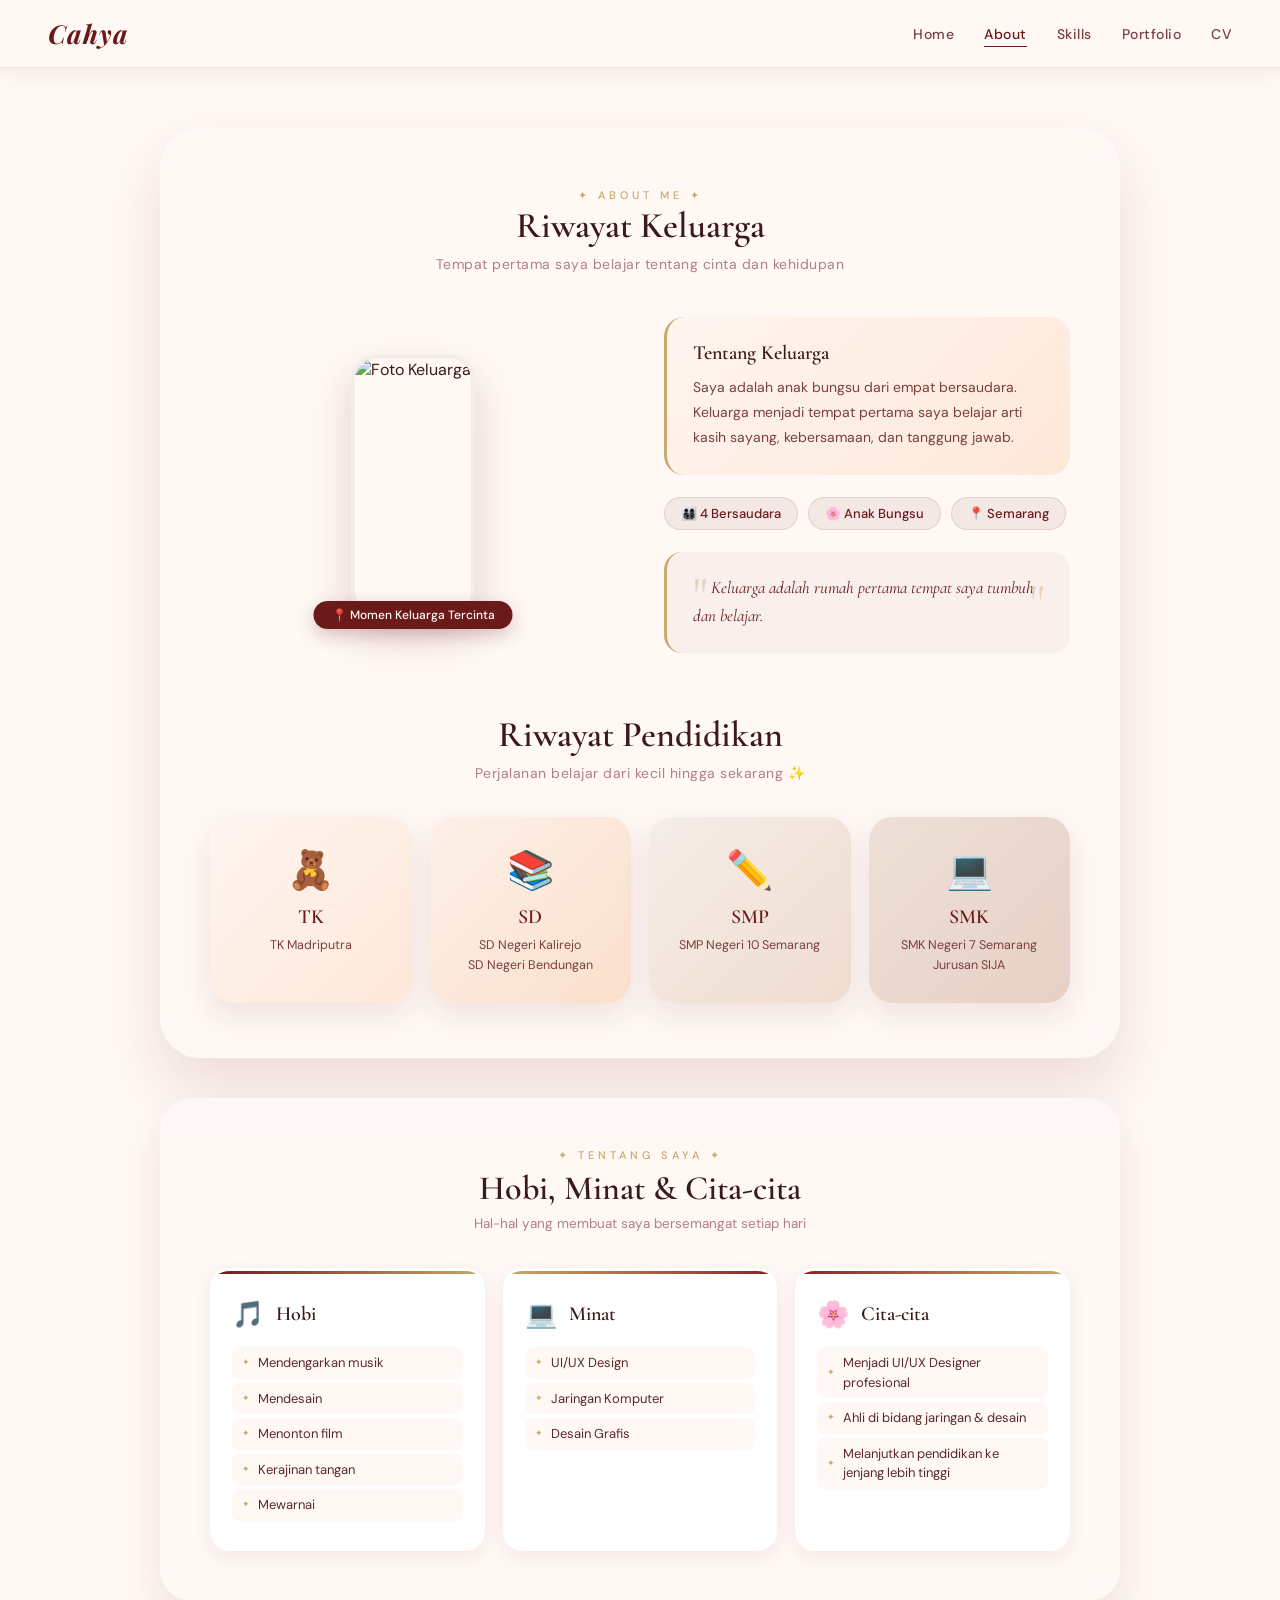
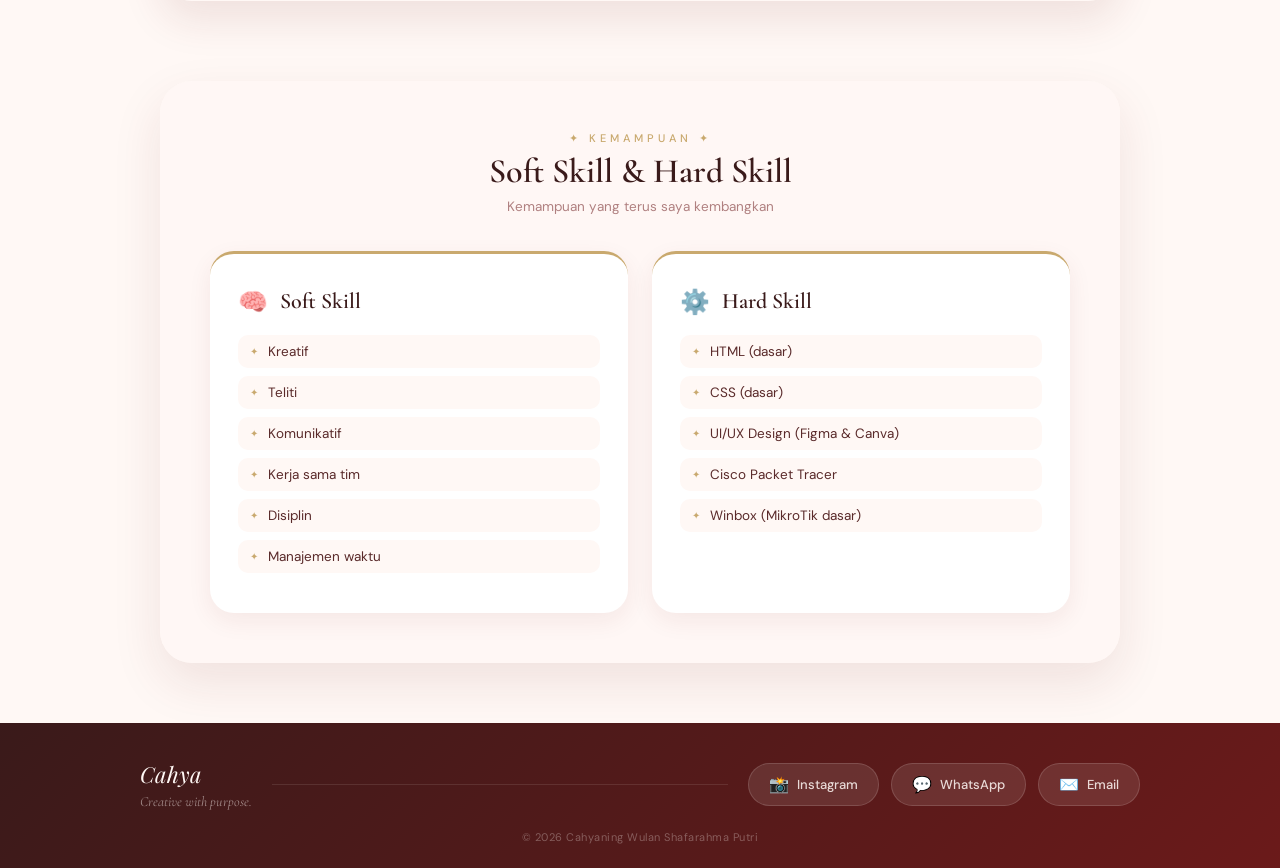
==== about.html @ 1abc10e7 "Add files via upload" ====
<!DOCTYPE html>
<html lang="id">
<head>
  <meta charset="UTF-8">
  <title>About Me – Cahya</title>
  <link href="https://fonts.googleapis.com/css2?family=Cormorant+Garamond:ital,wght@0,400;0,600;1,400&family=DM+Sans:wght@300;400;500&family=Playfair+Display:ital,wght@0,700;1,400&display=swap" rel="stylesheet">
  <link rel="stylesheet" href="style.css">
</head>
<body>

<!-- NAVBAR -->
<nav class="navbar">
  <div class="logo">Cahya</div>
  <ul class="nav-menu">
    <li><a href="index.html">Home</a></li>
    <li><a href="about.html" class="active">About</a></li>
    <li><a href="skills.html">Skills</a></li>
    <li><a href="protfolio.html">Portfolio</a></li>
    <li><a href="cv.html">CV</a></li>
  </ul>
</nav>

<!-- ===== RIWAYAT KELUARGA ===== -->
<section class="family-section">
  <div class="family-card">

    <!-- HEADER -->
    <div class="family-header">
      <span class="family-eyebrow">✦ About Me ✦</span>
      <h2 class="section-title">Riwayat Keluarga</h2>
      <p class="section-sub">Tempat pertama saya belajar tentang cinta dan kehidupan</p>
    </div>

    <!-- LAYOUT 2 KOLOM -->
    <div class="family-layout">

      <!-- KIRI: FOTO -->
      <div class="family-left">
        <div class="family-img-frame">
          <img src="https://i.ibb.co.com/N2DdGs0C/Whats-App-Image-2026-05-02-at-10-36-16.jpg" alt="Foto Keluarga" class="family-img">
          <div class="family-img-label">📍 Momen Keluarga Tercinta</div>
        </div>
      </div>

      <!-- KANAN: INFO -->
      <div class="family-right">
        <div class="family-info-card">
          <h3 class="family-info-title">Tentang Keluarga</h3>
          <p class="family-info-text">
            Saya adalah anak bungsu dari empat bersaudara.
            Keluarga menjadi tempat pertama saya belajar arti
            kasih sayang, kebersamaan, dan tanggung jawab.
          </p>
        </div>

        <div class="family-tags">
          <span class="family-tag">👨‍👩‍👧‍👦 4 Bersaudara</span>
          <span class="family-tag">🌸 Anak Bungsu</span>
          <span class="family-tag">📍 Semarang</span>
        </div>

        <div class="family-quote-box">
          <div class="quote-inner">
            <span class="quote-mark">"</span>
            <p>Keluarga adalah rumah pertama tempat saya tumbuh dan belajar.</p>
            <span class="quote-mark closing">"</span>
          </div>
        </div>
      </div>

    </div>

    <h2 class="section-title education-title">Riwayat Pendidikan</h2>
    <p class="section-sub" style="margin-bottom:35px">Perjalanan belajar dari kecil hingga sekarang ✨</p>

    <div class="education-grid">
      <div class="education-card tk">
        <div class="education-icon">🧸</div>
        <h4>TK</h4>
        <p>TK Madriputra</p>
      </div>
      <div class="education-card sd">
        <div class="education-icon">📚</div>
        <h4>SD</h4>
        <p>SD Negeri Kalirejo</p>
        <p>SD Negeri Bendungan</p>
      </div>
      <div class="education-card smp">
        <div class="education-icon">✏️</div>
        <h4>SMP</h4>
        <p>SMP Negeri 10 Semarang</p>
      </div>
      <div class="education-card smk">
        <div class="education-icon">💻</div>
        <h4>SMK</h4>
        <p>SMK Negeri 7 Semarang</p>
        <p>Jurusan SIJA</p>
      </div>
    </div>

  </div>
</section>

<!-- ===== HOBI, MINAT & CITA-CITA ===== -->
<section class="hmc-section">
  <div class="hmc-card">

    <div class="hmc-header">
      <span class="hmc-eyebrow">✦ Tentang Saya ✦</span>
      <h2 class="hmc-title">Hobi, Minat & Cita-cita</h2>
      <p class="hmc-sub">Hal-hal yang membuat saya bersemangat setiap hari</p>
    </div>

    <div class="hmc-grid">

      <!-- HOBI -->
      <div class="hmc-box">
        <div class="hmc-box-header">
          <span class="icon">🎵</span>
          <h3>Hobi</h3>
        </div>
        <ul class="hmc-list">
          <li>Mendengarkan musik</li>
          <li>Mendesain</li>
          <li>Menonton film</li>
          <li>Kerajinan tangan</li>
          <li>Mewarnai</li>
        </ul>
      </div>

      <!-- MINAT -->
      <div class="hmc-box">
        <div class="hmc-box-header">
          <span class="icon">💻</span>
          <h3>Minat</h3>
        </div>
        <ul class="hmc-list">
          <li>UI/UX Design</li>
          <li>Jaringan Komputer</li>
          <li>Desain Grafis</li>
        </ul>
      </div>

      <!-- CITA-CITA -->
      <div class="hmc-box">
        <div class="hmc-box-header">
          <span class="icon">🌸</span>
          <h3>Cita-cita</h3>
        </div>
        <ul class="hmc-list">
          <li>Menjadi UI/UX Designer profesional</li>
          <li>Ahli di bidang jaringan & desain</li>
          <li>Melanjutkan pendidikan ke jenjang lebih tinggi</li>
        </ul>
      </div>

    </div>

  </div>
</section>

<!-- ===== SKILL ===== -->
<section class="skill-section">
  <div class="skill-card">

    <div class="skill-header">
      <span class="skill-eyebrow">✦ Kemampuan ✦</span>
      <h2 class="skill-main-title">Soft Skill & Hard Skill</h2>
      <p class="skill-main-sub">Kemampuan yang terus saya kembangkan</p>
    </div>

    <div class="skill-grid">
      <div class="skill-box">
        <div class="skill-box-label">
          <span class="skill-box-icon">🧠</span>
          <h3>Soft Skill</h3>
        </div>
        <ul>
          <li>Kreatif</li>
          <li>Teliti</li>
          <li>Komunikatif</li>
          <li>Kerja sama tim</li>
          <li>Disiplin</li>
          <li>Manajemen waktu</li>
        </ul>
      </div>
      <div class="skill-box">
        <div class="skill-box-label">
          <span class="skill-box-icon">⚙️</span>
          <h3>Hard Skill</h3>
        </div>
        <ul>
          <li>HTML (dasar)</li>
          <li>CSS (dasar)</li>
          <li>UI/UX Design (Figma & Canva)</li>
          <li>Cisco Packet Tracer</li>
          <li>Winbox (MikroTik dasar)</li>
        </ul>
      </div>
    </div>

  </div>
</section>

<!-- ===== FOOTER ===== -->
<footer class="site-footer">
  <div class="site-footer-inner">
    <div class="footer-brand">
      <span class="footer-logo">Cahya</span>
      <p class="footer-tagline">Creative with purpose.</p>
    </div>
    <div class="footer-divider"></div>
    <div class="footer-contact">
      <a href="https://www.instagram.com/sfarhmptri?igsh=a2llaGw1cDJhYjl5" target="_blank" class="footer-icon-btn">
        <span>📸</span><span class="footer-btn-label">Instagram</span>
      </a>
      <a href="https://wa.me/6281215548421" target="_blank" class="footer-icon-btn">
        <span>💬</span><span class="footer-btn-label">WhatsApp</span>
      </a>
      <a href="mailto:shafarahmaputri@gmail.com" class="footer-icon-btn">
        <span>✉️</span><span class="footer-btn-label">Email</span>
      </a>
    </div>
  </div>
  <p class="footer-copy">© 2026 Cahyaning Wulan Shafarahma Putri</p>
</footer>

</body>
</html>
---- style.css ----
﻿/* ===================================
   MAROON THEME — Cahya Personal Brand
=================================== */
@import url("https://fonts.googleapis.com/css2?family=Cormorant+Garamond:ital,wght@0,400;0,600;1,400&family=DM+Sans:wght@300;400;500&family=Playfair+Display:ital,wght@0,700;1,400&display=swap");

*{margin:0;padding:0;box-sizing:border-box;}

body{font-family:"DM Sans",sans-serif;background:#fff8f5;min-height:100vh;color:#3a1a1a;}

/* NAVBAR */
.navbar{position:sticky;top:0;background:rgba(255,248,245,0.92);backdrop-filter:blur(12px);padding:16px 48px;display:flex;justify-content:space-between;align-items:center;box-shadow:0 2px 20px rgba(107,26,26,0.08);z-index:100;border-bottom:1px solid rgba(107,26,26,0.08);}
.logo{font-family:"Playfair Display",serif;font-size:26px;font-weight:700;color:#6b1a1a;letter-spacing:1px;font-style:italic;}
.nav-menu{list-style:none;display:flex;gap:30px;}
.nav-menu a{text-decoration:none;color:#7a4040;font-family:"DM Sans",sans-serif;font-weight:500;font-size:14px;letter-spacing:0.5px;position:relative;transition:0.3s;}
.nav-menu a::after{content:"";position:absolute;width:0;height:1.5px;background:#6b1a1a;left:0;bottom:-4px;transition:0.3s;}
.nav-menu a:hover::after,.nav-menu a.active::after{width:100%;}
.nav-menu a:hover,.nav-menu a.active{color:#6b1a1a;}

/* HOME LAYOUT */
.home{min-height:calc(100vh - 60px);display:flex;align-items:center;padding:60px 80px;position:relative;overflow:hidden;}

/* ORB DEKORASI */
.orb{position:absolute;border-radius:50%;filter:blur(80px);pointer-events:none;}
.orb-1{width:500px;height:500px;background:rgba(107,26,26,0.08);top:-100px;right:-100px;}
.orb-2{width:300px;height:300px;background:rgba(201,169,110,0.12);bottom:-50px;left:100px;}
.orb-3{width:200px;height:200px;background:rgba(107,26,26,0.06);top:50%;left:40%;}

.home-layout{display:grid;grid-template-columns:1fr 1fr;gap:80px;align-items:center;max-width:1200px;width:100%;margin:0 auto;position:relative;z-index:1;}

/* TEKS KIRI */
.home-text{display:flex;flex-direction:column;gap:20px;}
.home-eyebrow{font-family:"DM Sans",sans-serif;font-size:12px;letter-spacing:4px;text-transform:uppercase;color:#c9a96e;font-weight:500;}
.home-name{font-family:"Cormorant Garamond",serif;font-size:58px;font-weight:600;color:#3a1a1a;line-height:1.1;letter-spacing:-0.5px;}
.home-nick{font-family:"Cormorant Garamond",serif;font-size:24px;font-style:italic;color:#6b1a1a;font-weight:400;}

/* TAGLINE BERJALAN */
.tagline-wrap{overflow:hidden;background:rgba(107,26,26,0.06);border-radius:50px;padding:10px 0;border:1px solid rgba(107,26,26,0.1);}
.tagline-running{display:inline-block;white-space:nowrap;font-family:"Cormorant Garamond",serif;font-size:17px;font-style:italic;color:#6b1a1a;letter-spacing:1px;animation:marquee 12s linear infinite;}
@keyframes marquee{0%{transform:translateX(0);}100%{transform:translateX(-50%);}}

.description{font-size:15px;line-height:1.9;color:#7a4040;max-width:420px;}

.home-actions{display:flex;gap:16px;align-items:center;flex-wrap:wrap;}

/* BUTTON */
.btn{display:inline-block;padding:14px 36px;background:#6b1a1a;color:#fff8f5;border-radius:50px;text-decoration:none;font-family:"DM Sans",sans-serif;font-weight:500;font-size:14px;letter-spacing:1px;border:none;cursor:pointer;box-shadow:0 8px 24px rgba(107,26,26,0.3);transition:0.3s;}
.btn:hover{background:#8b2222;transform:translateY(-2px);box-shadow:0 14px 32px rgba(107,26,26,0.35);}
.btn-outline{display:inline-block;padding:14px 36px;background:transparent;color:#6b1a1a;border-radius:50px;text-decoration:none;font-family:"DM Sans",sans-serif;font-weight:500;font-size:14px;letter-spacing:1px;border:1.5px solid #6b1a1a;transition:0.3s;}
.btn-outline:hover{background:#6b1a1a;color:#fff8f5;transform:translateY(-2px);}

/* FOTO KANAN */
.home-photo-side{position:relative;display:flex;justify-content:center;align-items:center;}
.photo-frame{position:relative;display:inline-block;}
.profile-photo{width:340px;height:440px;object-fit:cover;border-radius:40% 60% 60% 40% / 50% 50% 50% 50%;border:6px solid #f5ede8;box-shadow:0 30px 60px rgba(107,26,26,0.25);display:block;transition:0.4s;}
.profile-photo:hover{transform:scale(1.02);}
.photo-deco-ring{position:absolute;inset:-16px;border-radius:40% 60% 60% 40% / 50% 50% 50% 50%;border:2px dashed rgba(201,169,110,0.5);pointer-events:none;animation:spin 20s linear infinite;}
@keyframes spin{to{transform:rotate(360deg);}}

/* BADGE MELAYANG */
.float-badge{position:absolute;background:rgba(255,248,245,0.95);backdrop-filter:blur(8px);border:1px solid rgba(107,26,26,0.15);border-radius:50px;padding:8px 18px;font-family:"DM Sans",sans-serif;font-size:12px;font-weight:500;color:#6b1a1a;box-shadow:0 8px 24px rgba(107,26,26,0.12);white-space:nowrap;}
.badge-1{top:10%;left:-30px;animation:floatBadge 4s ease-in-out infinite;}
.badge-2{bottom:20%;right:-20px;animation:floatBadge 4s ease-in-out infinite 1.5s;}
.badge-3{top:55%;left:-40px;animation:floatBadge 4s ease-in-out infinite 0.8s;}
.badge-4{top:35%;right:-20px;animation:floatBadge 4s ease-in-out infinite 2.2s;}
@keyframes floatBadge{0%,100%{transform:translateY(0);}50%{transform:translateY(-8px);}}

/* MODAL */
.modal-overlay{display:none;position:fixed;inset:0;background:rgba(58,26,26,0.4);backdrop-filter:blur(6px);z-index:999;justify-content:center;align-items:center;}
.modal-overlay.show{display:flex;animation:fadeIn 0.3s ease;}
.modal-box{background:#fff8f5;border-radius:28px;padding:45px 40px 40px;max-width:380px;width:90%;text-align:center;box-shadow:0 30px 60px rgba(107,26,26,0.2);position:relative;animation:slideUp 0.35s ease;}
.modal-close{position:absolute;top:16px;right:20px;background:none;border:none;font-size:24px;color:#aaa;cursor:pointer;transition:0.2s;}
.modal-close:hover{color:#6b1a1a;transform:scale(1.2);}
.modal-label{font-size:12px;letter-spacing:2px;text-transform:uppercase;color:#c9a96e;margin-bottom:6px;}
.modal-title{font-family:"Cormorant Garamond",serif;font-size:30px;font-weight:600;color:#3a1a1a;margin-bottom:30px;}
.social-links{display:flex;flex-direction:column;gap:12px;}
.social-btn{display:flex;align-items:center;gap:14px;padding:14px 22px;border-radius:14px;text-decoration:none;font-family:"DM Sans",sans-serif;font-weight:500;font-size:15px;color:white;transition:0.3s;}
.social-btn:hover{transform:translateY(-2px);filter:brightness(1.1);}
.social-icon{font-size:20px;}
.social-btn.instagram{background:linear-gradient(135deg,#6b1a1a,#8b2222);}
.social-btn.whatsapp{background:linear-gradient(135deg,#4a1010,#6b1a1a);}
.social-btn.tiktok{background:linear-gradient(135deg,#3a1a1a,#6b1a1a);}

/* ANIMATIONS */
@keyframes fadeIn{from{opacity:0;transform:translateY(20px);}to{opacity:1;transform:translateY(0);}}
@keyframes slideUp{from{opacity:0;transform:translateY(30px);}to{opacity:1;transform:translateY(0);}}
@keyframes fadeUp{from{opacity:0;transform:translateY(30px);}to{opacity:1;transform:translateY(0);}}

/* =====================
   SECTION UMUM
===================== */
.section-title{font-family:"Cormorant Garamond",serif;font-size:36px;font-weight:600;color:#3a1a1a;margin-bottom:8px;}
.section-sub{font-family:"DM Sans",sans-serif;font-size:14px;color:#b08080;letter-spacing:0.5px;margin-bottom:28px;text-align:center;}
.deco-flowers{font-size:18px;letter-spacing:6px;margin:16px 0;opacity:0.5;text-align:center;}

/* =====================
   FAMILY SECTION
===================== */
.family-section{padding:60px 20px 20px;display:flex;justify-content:center;}
.family-card{background:rgba(255,248,245,0.9);backdrop-filter:blur(14px);max-width:960px;width:100%;padding:55px 50px;border-radius:40px;box-shadow:0 30px 60px rgba(107,26,26,0.12);animation:fadeUp 1.2s ease;}

/* HEADER */
.family-header{text-align:center;margin-bottom:44px;}
.family-eyebrow{font-family:"DM Sans",sans-serif;font-size:11px;letter-spacing:4px;text-transform:uppercase;color:#c9a96e;font-weight:500;}

/* LAYOUT 2 KOLOM */
.family-layout{display:grid;grid-template-columns:1fr 1fr;gap:48px;align-items:center;}

/* KIRI: FOTO */
.family-left{display:flex;justify-content:center;}
.family-img-frame{position:relative;display:inline-block;}
.family-img{width:100%;max-width:360px;height:260px;object-fit:cover;border-radius:24px;border:4px solid #f5ede8;box-shadow:0 20px 40px rgba(107,26,26,0.18);display:block;transition:0.4s;}
.family-img:hover{transform:scale(1.02);}
.family-img-label{position:absolute;bottom:-14px;left:50%;transform:translateX(-50%);background:#6b1a1a;color:#fff8f5;font-family:"DM Sans",sans-serif;font-size:12px;font-weight:500;padding:6px 18px;border-radius:50px;white-space:nowrap;box-shadow:0 6px 18px rgba(107,26,26,0.25);}

/* KANAN: INFO */
.family-right{display:flex;flex-direction:column;gap:22px;}
.family-info-card{background:linear-gradient(135deg,#fff5f0,#fde8d8);border-radius:20px;padding:24px 26px;border-left:3px solid #c9a96e;}
.family-info-title{font-family:"Cormorant Garamond",serif;font-size:20px;font-weight:600;color:#3a1a1a;margin-bottom:10px;}
.family-info-text{font-family:"DM Sans",sans-serif;font-size:14px;color:#7a4040;line-height:1.8;}
.family-tags{display:flex;flex-wrap:wrap;gap:10px;}
.family-tag{font-family:"DM Sans",sans-serif;font-size:13px;background:rgba(107,26,26,0.07);color:#6b1a1a;padding:7px 16px;border-radius:50px;border:1px solid rgba(107,26,26,0.12);font-weight:500;}
.family-quote-box{background:rgba(107,26,26,0.04);border-radius:18px;padding:22px 26px;border-left:3px solid #c9a96e;}
.quote-inner{position:relative;}
.quote-mark{font-family:"Cormorant Garamond",serif;font-size:50px;color:#c9a96e;opacity:0.4;line-height:0;vertical-align:-18px;}
.quote-mark.closing{float:right;vertical-align:-26px;}
.family-quote-box p{font-family:"Cormorant Garamond",serif;font-size:17px;font-style:italic;color:#6b1a1a;line-height:1.7;display:inline;}

/* EDUCATION */
.education-title{margin-top:60px;color:#3a1a1a;text-align:center;}
.education-grid{margin-top:30px;display:grid;grid-template-columns:repeat(4,1fr);gap:18px;}
.education-card{padding:28px 16px;border-radius:24px;text-align:center;box-shadow:0 12px 30px rgba(107,26,26,0.1);transition:0.4s;}
.education-card:hover{transform:translateY(-8px);}
.education-icon{font-size:38px;margin-bottom:10px;}
.education-card h4{font-family:"Cormorant Garamond",serif;font-size:20px;font-weight:600;color:#6b1a1a;margin-bottom:6px;}
.education-card p{font-size:12.5px;color:#7a4040;line-height:1.6;}
.education-card.tk{background:linear-gradient(135deg,#fff5f0,#fde8d8);}
.education-card.sd{background:linear-gradient(135deg,#fdf0e8,#fae0cc);}
.education-card.smp{background:linear-gradient(135deg,#f5ede8,#f0ddd0);}
.education-card.smk{background:linear-gradient(135deg,#ede0d8,#e8d0c4);}

/* RESPONSIVE FAMILY */
@media(max-width:768px){
  .family-card{padding:36px 24px;}
  .family-layout{grid-template-columns:1fr;gap:32px;}
  .family-img{max-width:100%;height:220px;}
  .education-grid{grid-template-columns:repeat(2,1fr);}
}

/* =====================
   HMC SECTION
===================== */
.hmc-section{padding:20px 20px 60px;display:flex;justify-content:center;}
.hmc-card{max-width:960px;width:100%;padding:50px;border-radius:32px;background:rgba(255,248,245,0.9);backdrop-filter:blur(12px);box-shadow:0 20px 40px rgba(107,26,26,0.1);}

.hmc-header{text-align:center;margin-bottom:36px;}
.hmc-eyebrow{font-family:"DM Sans",sans-serif;font-size:11px;letter-spacing:4px;text-transform:uppercase;color:#c9a96e;font-weight:500;display:block;margin-bottom:6px;}
.hmc-title{font-family:"Cormorant Garamond",serif;font-size:34px;font-weight:600;color:#3a1a1a;margin-bottom:6px;}
.hmc-sub{font-family:"DM Sans",sans-serif;font-size:13.5px;color:#b08080;}

.hmc-grid{display:grid;grid-template-columns:repeat(3,1fr);gap:18px;}

.hmc-box{padding:26px 22px;border-radius:20px;background:white;box-shadow:0 6px 20px rgba(107,26,26,0.07);transition:0.3s;border-top:3px solid transparent;position:relative;overflow:hidden;}
.hmc-box::before{content:"";position:absolute;top:0;left:0;right:0;height:3px;}
.hmc-box:nth-child(1)::before{background:linear-gradient(90deg,#6b1a1a,#c9a96e);}
.hmc-box:nth-child(2)::before{background:linear-gradient(90deg,#c9a96e,#8b2222);}
.hmc-box:nth-child(3)::before{background:linear-gradient(90deg,#8b2222,#c9a96e);}
.hmc-box:hover{transform:translateY(-5px);box-shadow:0 14px 32px rgba(107,26,26,0.13);}

.hmc-box-header{display:flex;align-items:center;gap:12px;margin-bottom:16px;}
.hmc-box .icon{font-size:26px;flex-shrink:0;}
.hmc-box h3{font-family:"Cormorant Garamond",serif;font-size:20px;font-weight:600;color:#3a1a1a;margin:0;}

.hmc-list{list-style:none;padding:0;margin:0;}
.hmc-list li{font-family:"DM Sans",sans-serif;font-size:13px;color:#5a2a2a;padding:6px 10px;margin-bottom:4px;background:#fff8f5;border-radius:8px;line-height:1.5;transition:0.2s;display:flex;align-items:center;gap:8px;}
.hmc-list li::before{content:"✦";font-size:9px;color:#c9a96e;flex-shrink:0;}
.hmc-list li:hover{background:#fde8d8;transform:translateX(3px);}

@media(max-width:768px){
  .hmc-card{padding:32px 20px;}
  .hmc-grid{grid-template-columns:1fr;gap:14px;}
}

/* =====================
   SKILL SECTION
===================== */
.skill-section{padding:20px 20px 60px;display:flex;justify-content:center;}
.skill-card{max-width:960px;width:100%;padding:50px;border-radius:32px;background:rgba(255,248,245,0.9);box-shadow:0 20px 50px rgba(107,26,26,0.1);}

.skill-header{text-align:center;margin-bottom:36px;}
.skill-eyebrow{font-family:"DM Sans",sans-serif;font-size:11px;letter-spacing:4px;text-transform:uppercase;color:#c9a96e;font-weight:500;display:block;margin-bottom:6px;}
.skill-main-title{font-family:"Cormorant Garamond",serif;font-size:34px;font-weight:600;color:#3a1a1a;margin-bottom:6px;}
.skill-main-sub{font-family:"DM Sans",sans-serif;font-size:13.5px;color:#b08080;}

.skill-grid{display:grid;grid-template-columns:1fr 1fr;gap:24px;margin-top:10px;}
.skill-box{padding:32px 28px;border-radius:24px;background:white;box-shadow:0 8px 24px rgba(107,26,26,0.07);transition:transform 0.3s,box-shadow 0.3s;border-top:3px solid #c9a96e;}
.skill-box:hover{transform:translateY(-5px);box-shadow:0 18px 36px rgba(107,26,26,0.13);}

.skill-box-label{display:flex;align-items:center;gap:12px;margin-bottom:18px;}
.skill-box-icon{font-size:24px;}
.skill-box h3{font-family:"Cormorant Garamond",serif;font-size:22px;font-weight:600;color:#3a1a1a;margin:0;}

.skill-box ul{list-style:none;padding:0;text-align:left;}
.skill-box li{margin-bottom:8px;font-size:13.5px;color:#5a2a2a;display:flex;align-items:center;gap:10px;padding:8px 12px;border-radius:10px;background:#fff8f5;transition:0.2s;}
.skill-box li:hover{background:#fde8d8;transform:translateX(4px);}
.skill-box li::before{content:"✦";font-size:10px;color:#c9a96e;flex-shrink:0;}

/* SKILL BARS */
.skill-bars{display:flex;flex-direction:column;gap:14px;text-align:left;}
.skill-bar-item{width:100%;}
.skill-bar-label{display:flex;justify-content:space-between;font-family:"DM Sans",sans-serif;font-size:13.5px;color:#5a2a2a;margin-bottom:6px;font-weight:500;}
.skill-bar-label span:last-child{color:#6b1a1a;font-weight:600;}
.skill-bar-track{width:100%;height:10px;background:#f5ede8;border-radius:50px;overflow:hidden;}
.skill-bar-fill{height:100%;border-radius:50px;width:0;animation:growBar 1.4s ease forwards;}
@keyframes growBar{from{width:0;}to{width:var(--bar-width);}}

/* =====================
   ABOUT FOOTER
===================== */
.about-footer{background:linear-gradient(135deg,#6b1a1a,#8b2222);padding:50px 20px;text-align:center;}
.footer-label{font-family:"DM Sans",sans-serif;font-size:11px;letter-spacing:4px;text-transform:uppercase;color:rgba(255,248,245,0.6);margin-bottom:24px;}
.footer-socials{display:flex;justify-content:center;gap:16px;flex-wrap:wrap;margin-bottom:32px;}
.footer-social-btn{display:flex;align-items:center;gap:10px;padding:12px 24px;background:rgba(255,248,245,0.12);border:1px solid rgba(255,248,245,0.2);border-radius:50px;text-decoration:none;font-family:"DM Sans",sans-serif;font-size:14px;font-weight:500;color:#fff8f5;transition:0.3s;}
.footer-social-btn:hover{background:rgba(255,248,245,0.22);transform:translateY(-3px);}
.footer-copy{font-family:"DM Sans",sans-serif;font-size:12px;color:rgba(255,248,245,0.4);letter-spacing:0.5px;}

@media(max-width:768px){
  .skill-card{padding:32px 20px;}
  .skill-grid{grid-template-columns:1fr;}
  .footer-socials{gap:10px;}
  .footer-social-btn{padding:10px 18px;font-size:13px;}
}

/* =====================
   PORTFOLIO SECTION
===================== */
.portfolio-section{padding:60px 20px 80px;display:flex;justify-content:center;}
.portfolio-wrapper{max-width:1000px;width:100%;text-align:center;}
.portfolio-grid{display:grid;grid-template-columns:repeat(auto-fill,minmax(280px,1fr));gap:28px;margin-top:10px;}
.portfolio-card{background:rgba(255,248,245,0.95);border-radius:24px;overflow:hidden;box-shadow:0 12px 35px rgba(107,26,26,0.1);transition:0.35s;text-align:left;}
.portfolio-card:hover{transform:translateY(-8px);box-shadow:0 24px 50px rgba(107,26,26,0.18);}
.portfolio-img-wrap{position:relative;}
.portfolio-img{width:100%;height:200px;object-fit:cover;display:block;}
.portfolio-badge{position:absolute;top:12px;left:12px;background:#6b1a1a;color:#fff8f5;font-family:"DM Sans",sans-serif;font-size:11px;font-weight:500;padding:5px 14px;border-radius:50px;letter-spacing:0.5px;}
.portfolio-info{padding:22px 24px 26px;}
.portfolio-info h3{font-family:"Cormorant Garamond",serif;font-size:22px;font-weight:600;color:#3a1a1a;margin-bottom:10px;}
.portfolio-info p{font-family:"DM Sans",sans-serif;font-size:13.5px;color:#7a4040;line-height:1.7;margin-bottom:18px;}
.portfolio-link{display:inline-block;font-family:"DM Sans",sans-serif;font-size:13.5px;font-weight:500;color:#6b1a1a;text-decoration:none;border-bottom:1.5px solid #c9a96e;padding-bottom:2px;transition:0.2s;}
.portfolio-link:hover{color:#c9a96e;}

/* =====================
   CV SECTION
===================== */
.cv-section{padding:60px 20px 80px;display:flex;justify-content:center;}
.cv-wrapper{max-width:1000px;width:100%;text-align:center;}
.cv-card{display:grid;grid-template-columns:260px 1fr;background:rgba(255,248,245,0.95);border-radius:32px;overflow:hidden;box-shadow:0 25px 60px rgba(107,26,26,0.15);text-align:left;animation:fadeIn 1s ease;}
.cv-left{background:linear-gradient(160deg,#6b1a1a,#8b2222);padding:40px 28px;display:flex;flex-direction:column;align-items:center;text-align:center;gap:6px;}
.cv-photo-wrap{margin-bottom:16px;}
.cv-photo{width:130px;height:170px;object-fit:cover;border-radius:50%/40%;border:4px solid rgba(255,248,245,0.3);box-shadow:0 12px 30px rgba(0,0,0,0.3);}
.cv-name{font-family:"Playfair Display",serif;font-size:22px;font-style:italic;color:#fff8f5;margin:0;}
.cv-role{font-family:"DM Sans",sans-serif;font-size:11px;color:rgba(255,248,245,0.7);letter-spacing:1.5px;text-transform:uppercase;margin-bottom:16px;}
.cv-contact{width:100%;display:flex;flex-direction:column;gap:8px;margin-bottom:24px;}
.cv-contact-item{display:flex;align-items:center;gap:10px;font-family:"DM Sans",sans-serif;font-size:12.5px;color:rgba(255,248,245,0.85);background:rgba(255,255,255,0.1);padding:8px 12px;border-radius:10px;}
.cv-contact-icon{font-size:15px;flex-shrink:0;}
.cv-sidebar-section{width:100%;}
.cv-sidebar-title{font-family:"Cormorant Garamond",serif;font-size:17px;font-weight:600;color:#f5ede8;margin-bottom:12px;text-align:left;}
.cv-skill-tags{display:flex;flex-wrap:wrap;gap:8px;}
.cv-tag{font-family:"DM Sans",sans-serif;font-size:11px;background:rgba(255,248,245,0.15);color:#fff8f5;padding:5px 12px;border-radius:50px;font-weight:500;border:1px solid rgba(255,248,245,0.2);}
.cv-right{padding:40px 36px;display:flex;flex-direction:column;gap:28px;}
.cv-block-title{font-family:"Cormorant Garamond",serif;font-size:20px;font-weight:600;color:#3a1a1a;margin-bottom:14px;padding-bottom:8px;border-bottom:1.5px solid #f5ede8;}
.cv-table{width:100%;border-collapse:collapse;}
.cv-table tr{border-bottom:1px solid #fdf0e8;}
.cv-table td{font-family:"DM Sans",sans-serif;font-size:13px;color:#5a2a2a;padding:8px 4px;vertical-align:top;line-height:1.6;}
.cv-td-label{color:#b08080;white-space:nowrap;padding-right:12px;min-width:140px;}
.cv-timeline{display:flex;flex-direction:column;position:relative;padding-left:20px;}
.cv-timeline::before{content:"";position:absolute;left:6px;top:8px;bottom:8px;width:2px;background:linear-gradient(180deg,#6b1a1a,#c9a96e);border-radius:2px;}
.cv-timeline-item{display:flex;gap:16px;align-items:flex-start;padding-bottom:18px;position:relative;}
.cv-timeline-dot{width:14px;height:14px;border-radius:50%;background:#f5ede8;border:3px solid #6b1a1a;flex-shrink:0;margin-top:3px;margin-left:-20px;position:relative;z-index:1;}
.cv-timeline-item.active .cv-timeline-dot{background:#6b1a1a;box-shadow:0 0 0 4px rgba(107,26,26,0.15);}
.cv-timeline-content{flex:1;}
.cv-timeline-year{font-family:"DM Sans",sans-serif;font-size:11px;color:#c9a96e;font-weight:500;letter-spacing:0.5px;text-transform:uppercase;}
.cv-timeline-content h4{font-family:"DM Sans",sans-serif;font-size:14px;font-weight:500;color:#3a1a1a;margin:3px 0 2px;}
.cv-timeline-content p{font-family:"DM Sans",sans-serif;font-size:12.5px;color:#b08080;}
.cv-quote{display:flex;flex-direction:column;gap:8px;background:#fff5f0;border-radius:16px;padding:18px 22px;border-left:3px solid #c9a96e;}
.cv-quote p{font-family:"Cormorant Garamond",serif;font-size:16px;font-style:italic;color:#6b1a1a;line-height:1.6;}
.cv-quote-author{font-family:"DM Sans",sans-serif;font-size:12px;color:#c9a96e;font-weight:500;letter-spacing:0.5px;}

/* =====================
   RESPONSIVE
===================== */
@media(max-width:900px){
  .home{padding:40px 30px;}
  .home-layout{grid-template-columns:1fr;gap:40px;text-align:center;}
  .home-name{font-size:40px;}
  .home-photo-side{order:-1;}
  .profile-photo{width:240px;height:310px;}
  .home-actions{justify-content:center;}
  .description{max-width:100%;}
  .badge-1,.badge-2,.badge-3{display:none;}
  .education-grid{grid-template-columns:repeat(2,1fr);}
  .hmc-grid{grid-template-columns:1fr;}
  .skill-grid{grid-template-columns:1fr;}
  .cv-card{grid-template-columns:1fr;}
  .portfolio-grid{grid-template-columns:1fr;}
}

/* =====================
   SKILLS PAGE
===================== */
.skills-page{padding:60px 20px 80px;display:flex;justify-content:center;}
.skills-wrapper{max-width:1000px;width:100%;}

.skills-page-header{text-align:center;margin-bottom:48px;}
.skills-eyebrow{font-family:"DM Sans",sans-serif;font-size:11px;letter-spacing:4px;text-transform:uppercase;color:#c9a96e;font-weight:500;display:block;margin-bottom:8px;}
.skills-page-title{font-family:"Cormorant Garamond",serif;font-size:42px;font-weight:600;color:#3a1a1a;margin-bottom:8px;}
.skills-page-sub{font-family:"DM Sans",sans-serif;font-size:14px;color:#b08080;}

.skills-layout{display:grid;grid-template-columns:1fr 1fr;gap:28px;align-items:start;}

/* CARD UMUM */
.skills-bars-card,.skills-tools-card{background:rgba(255,248,245,0.95);border-radius:28px;padding:36px 32px;box-shadow:0 12px 35px rgba(107,26,26,0.1);}

.skills-card-title{font-family:"Cormorant Garamond",serif;font-size:24px;font-weight:600;color:#3a1a1a;margin-bottom:24px;padding-bottom:12px;border-bottom:1.5px solid #f5ede8;}
.skills-tools-sub{font-family:"DM Sans",sans-serif;font-size:13px;color:#b08080;margin-top:-16px;margin-bottom:22px;}

/* TOOLS GRID */
.tools-grid{display:flex;flex-direction:column;gap:12px;}

.tool-item{display:flex;align-items:center;gap:16px;padding:14px 16px;background:#fff8f5;border-radius:14px;border:1px solid rgba(107,26,26,0.07);transition:0.25s;}
.tool-item:hover{background:#fde8d8;transform:translateX(4px);border-color:rgba(107,26,26,0.15);}

.tool-icon{font-size:26px;width:44px;height:44px;background:linear-gradient(135deg,#fff5f0,#fde8d8);border-radius:12px;display:flex;align-items:center;justify-content:center;flex-shrink:0;}

.tool-info{display:flex;flex-direction:column;gap:2px;}
.tool-name{font-family:"DM Sans",sans-serif;font-size:14px;font-weight:500;color:#3a1a1a;}
.tool-desc{font-family:"DM Sans",sans-serif;font-size:12px;color:#b08080;}

@media(max-width:768px){
  .skills-layout{grid-template-columns:1fr;}
  .skills-page-title{font-size:32px;}
}

/* =====================
   SITE FOOTER (BARU)
===================== */
.site-footer{background:linear-gradient(135deg,#3a1a1a,#6b1a1a);padding:36px 40px 24px;}
.site-footer-inner{display:flex;align-items:center;justify-content:space-between;max-width:1000px;margin:0 auto 20px;flex-wrap:wrap;gap:20px;}
.footer-brand{display:flex;flex-direction:column;gap:4px;}
.footer-logo{font-family:"Playfair Display",serif;font-size:22px;font-style:italic;color:#fff8f5;}
.footer-tagline{font-family:"Cormorant Garamond",serif;font-size:14px;font-style:italic;color:rgba(255,248,245,0.5);}
.footer-divider{flex:1;height:1px;background:rgba(255,248,245,0.1);min-width:40px;}
.footer-contact{display:flex;gap:12px;}
.footer-icon-btn{display:flex;align-items:center;gap:8px;padding:10px 20px;background:rgba(255,248,245,0.1);border:1px solid rgba(255,248,245,0.15);border-radius:50px;text-decoration:none;transition:0.25s;width:auto;}
.footer-icon-btn:hover{background:rgba(255,248,245,0.2);transform:translateY(-3px);}
.footer-btn-label{font-family:"DM Sans",sans-serif;font-size:13px;color:rgba(255,248,245,0.85);font-weight:500;}
.footer-copy{font-family:"DM Sans",sans-serif;font-size:11px;color:rgba(255,248,245,0.3);text-align:center;letter-spacing:0.5px;max-width:1000px;margin:0 auto;}

@media(max-width:600px){
  .site-footer{padding:28px 20px 20px;}
  .site-footer-inner{flex-direction:column;align-items:flex-start;}
  .footer-divider{display:none;}
}
.social-btn.gmail{background:linear-gradient(135deg,#2d1010,#4a1a1a);}

/* =====================
   CV ENVELOPE
===================== */
.cv-page-header{text-align:center;margin-bottom:36px;}
.cv-eyebrow{font-family:"DM Sans",sans-serif;font-size:11px;letter-spacing:4px;text-transform:uppercase;color:#c9a96e;font-weight:500;display:block;margin-bottom:6px;}

.cv-envelope-section{padding:0 20px 60px;display:flex;justify-content:center;}
.cv-envelope-wrap{display:flex;justify-content:center;width:100%;}

/* AMPLOP */
.cv-envelope{
  width:100%;
  max-width:480px;
  position:relative;
  cursor:pointer;
  transition:transform 0.3s;
}
.cv-envelope:hover{transform:translateY(-4px);}

/* BADAN AMPLOP */
.cv-envelope-body{
  background:linear-gradient(160deg,#6b1a1a,#3a1a1a);
  border-radius:0 0 16px 16px;
  padding:40px 36px 36px;
  box-shadow:0 20px 50px rgba(107,26,26,0.35);
  position:relative;
  z-index:1;
}

/* TUTUP AMPLOP (SEGITIGA ATAS) */
.cv-envelope-flap{
  width:100%;
  height:0;
  border-left:240px solid transparent;
  border-right:240px solid transparent;
  border-top:120px solid #8b2222;
  position:relative;
  z-index:3;
  transform-origin:top center;
  transition:transform 0.6s cubic-bezier(0.4,0,0.2,1);
  filter:drop-shadow(0 4px 8px rgba(0,0,0,0.2));
}

/* LIPATAN BAWAH TUTUP */
.cv-envelope-flap::after{
  content:"";
  position:absolute;
  top:-120px;
  left:-240px;
  width:0;
  height:0;
  border-left:240px solid transparent;
  border-right:240px solid transparent;
  border-top:60px solid rgba(255,255,255,0.06);
}

/* SISI KIRI & KANAN AMPLOP */
.cv-envelope::before{
  content:"";
  position:absolute;
  bottom:0;
  left:0;
  right:0;
  height:calc(100% - 0px);
  background:linear-gradient(160deg,#6b1a1a,#3a1a1a);
  border-radius:0 0 16px 16px;
  z-index:0;
}

/* GARIS DIAGONAL AMPLOP */
.cv-envelope-lines{
  position:absolute;
  bottom:0;
  left:0;
  right:0;
  height:60px;
  z-index:2;
  overflow:hidden;
  border-radius:0 0 16px 16px;
}
.cv-envelope-lines::before{
  content:"";
  position:absolute;
  bottom:0;
  left:0;
  width:0;
  height:0;
  border-bottom:60px solid rgba(255,255,255,0.04);
  border-right:240px solid transparent;
}
.cv-envelope-lines::after{
  content:"";
  position:absolute;
  bottom:0;
  right:0;
  width:0;
  height:0;
  border-bottom:60px solid rgba(255,255,255,0.04);
  border-left:240px solid transparent;
}

/* ANIMASI BUKA */
.cv-envelope.opened .cv-envelope-flap{
  transform:rotateX(180deg);
}

/* ISI AMPLOP */
.cv-envelope-content{
  text-align:center;
  display:flex;
  flex-direction:column;
  align-items:center;
  gap:10px;
  position:relative;
  z-index:2;
}
.cv-envelope-icon{font-size:44px;}
.cv-envelope-content h3{
  font-family:"Cormorant Garamond",serif;
  font-size:19px;
  font-weight:600;
  color:#fff8f5;
  line-height:1.4;
}
.cv-envelope-content p{
  font-family:"DM Sans",sans-serif;
  font-size:12.5px;
  color:rgba(255,248,245,0.45);
}
.cv-envelope-actions{
  display:flex;
  gap:12px;
  flex-wrap:wrap;
  justify-content:center;
  margin-top:10px;
}
.cv-btn-view,.cv-btn-download{
  padding:11px 24px;
  border-radius:50px;
  font-family:"DM Sans",sans-serif;
  font-size:13.5px;
  font-weight:500;
  text-decoration:none;
  transition:0.3s;
}
.cv-btn-view{
  background:rgba(255,248,245,0.12);
  color:#fff8f5;
  border:1px solid rgba(255,248,245,0.2);
}
.cv-btn-view:hover{background:rgba(255,248,245,0.22);}
.cv-btn-download{
  background:#c9a96e;
  color:#3a1a1a;
  font-weight:600;
}
.cv-btn-download:hover{background:#e0c080;transform:translateY(-2px);}

/* =====================
   MOBILE RESPONSIVE LENGKAP
===================== */

/* NAVBAR MOBILE */
@media(max-width:768px){
  .navbar{padding:14px 20px;}
  .nav-menu{gap:14px;}
  .nav-menu a{font-size:12px;}
}

@media(max-width:560px){
  .navbar{padding:12px 16px;flex-wrap:wrap;gap:10px;}
  .nav-menu{gap:10px;flex-wrap:wrap;justify-content:center;}
  .nav-menu a{font-size:11px;letter-spacing:0;}
  .logo{font-size:20px;}
}

/* HOME MOBILE */
@media(max-width:768px){
  .home{padding:40px 20px;min-height:auto;}
  .home-layout{grid-template-columns:1fr;gap:32px;text-align:center;}
  .home-name{font-size:36px;}
  .home-nick{font-size:20px;}
  .home-photo-side{order:-1;}
  .profile-photo{width:220px;height:280px;}
  .home-actions{justify-content:center;}
  .description{max-width:100%;font-size:14px;}
  .badge-1,.badge-2,.badge-3,.badge-4{display:none;}
  .photo-deco-ring{display:none;}
}

/* CV MOBILE */
@media(max-width:768px){
  .cv-card{grid-template-columns:1fr;}
  .cv-left{padding:28px 20px;}
  .cv-right{padding:24px 20px;}
  .cv-table td{font-size:12px;}
  .cv-td-label{min-width:110px;}
  .cv-envelope-wrap{padding:0 10px;}
  .cv-envelope-body{padding:24px 20px 28px;}
  .cv-envelope-content h3{font-size:16px;}
  .cv-envelope-actions{flex-direction:column;width:100%;}
  .cv-btn-view,.cv-btn-download{text-align:center;}
}

/* PORTFOLIO MOBILE */
@media(max-width:768px){
  .portfolio-section{padding:40px 16px 60px;}
  .portfolio-grid{grid-template-columns:1fr;}
}

/* FAMILY SECTION MOBILE */
@media(max-width:560px){
  .family-card{padding:28px 16px;}
  .family-img{height:180px;}
  .education-grid{grid-template-columns:repeat(2,1fr);gap:12px;}
  .education-card{padding:20px 12px;}
}

/* HMC MOBILE */
@media(max-width:560px){
  .hmc-card{padding:28px 16px;}
}

/* SKILL MOBILE */
@media(max-width:560px){
  .skill-card{padding:28px 16px;}
}

/* FOOTER MOBILE */
@media(max-width:480px){
  .site-footer-inner{flex-direction:column;align-items:flex-start;gap:16px;}
  .footer-divider{display:none;}
  .footer-contact{flex-wrap:wrap;gap:8px;}
  .footer-icon-btn{padding:8px 14px;}
  .footer-btn-label{font-size:12px;}
}

/* SECTION TITLE MOBILE */
@media(max-width:560px){
  .section-title{font-size:28px;}
  .skills-page-title{font-size:28px;}
}
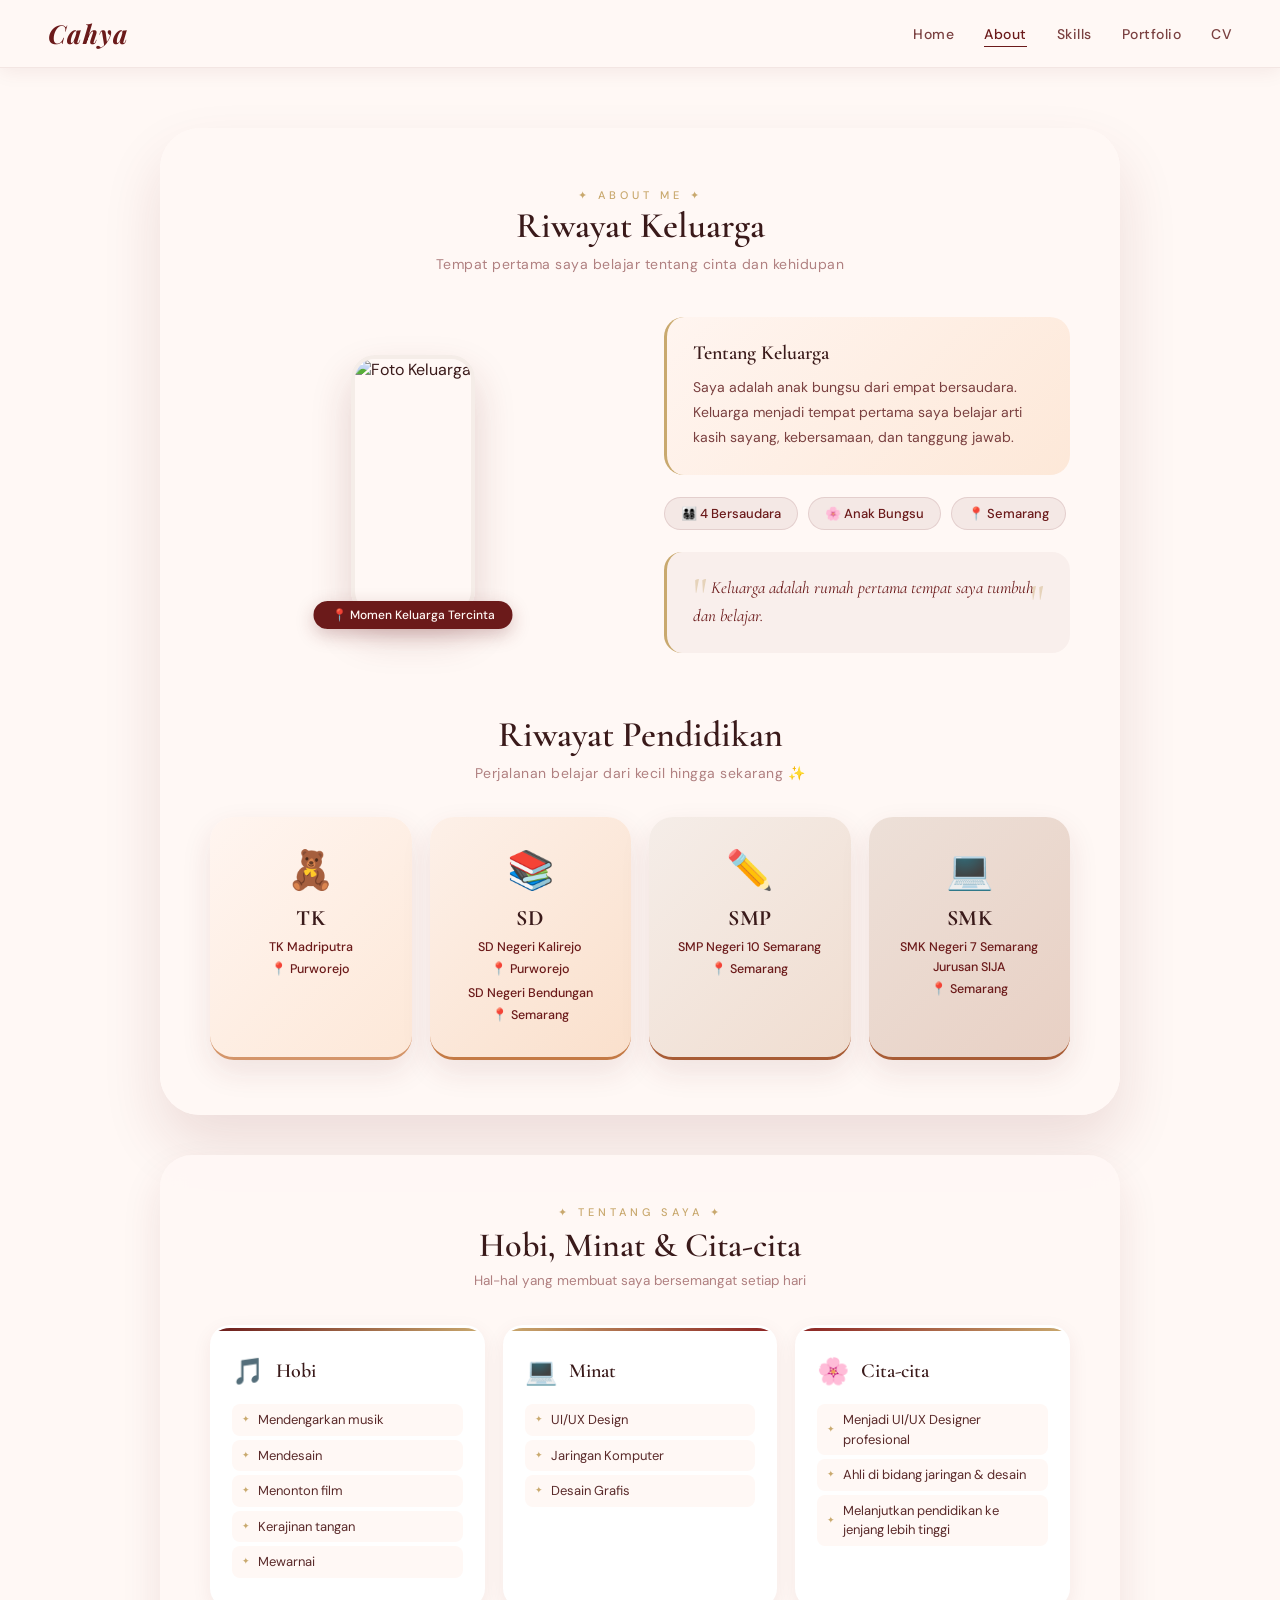
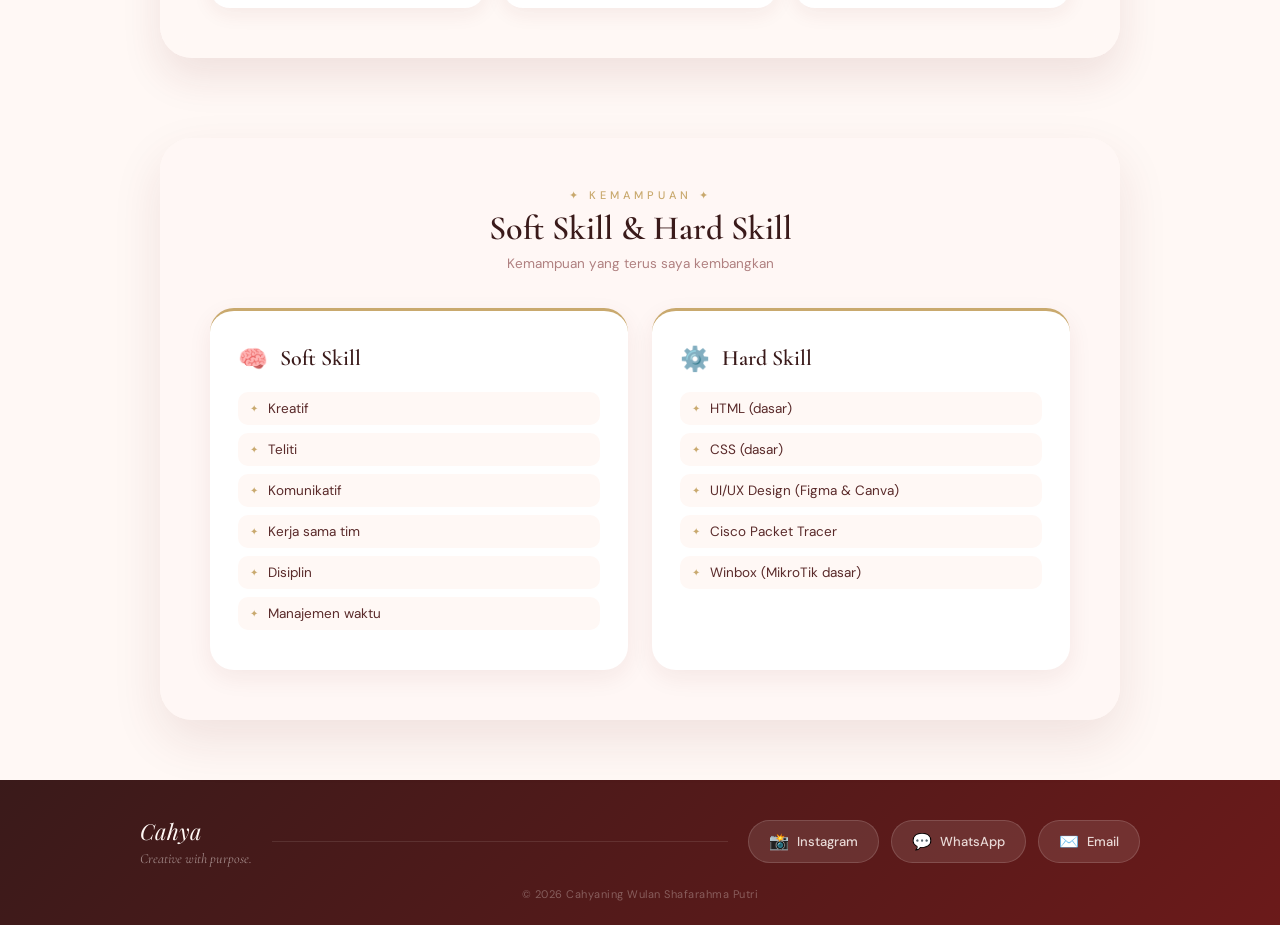
==== commit a5da2313: "Add files via upload" ====
--- a/about.html
+++ b/about.html
@@ -7,6 +7,8 @@
   <link rel="stylesheet" href="style.css">
 </head>
 <body>
+
+
 
 <!-- NAVBAR -->
 <nav class="navbar">
@@ -37,7 +39,7 @@
       <!-- KIRI: FOTO -->
       <div class="family-left">
         <div class="family-img-frame">
-          <img src="https://i.ibb.co.com/N2DdGs0C/Whats-App-Image-2026-05-02-at-10-36-16.jpg" alt="Foto Keluarga" class="family-img">
+          <img src="img/kl1.jpeg" alt="Foto Keluarga" class="family-img">
           <div class="family-img-label">📍 Momen Keluarga Tercinta</div>
         </div>
       </div>
@@ -78,23 +80,28 @@
         <div class="education-icon">🧸</div>
         <h4>TK</h4>
         <p>TK Madriputra</p>
+        <p class="edu-city">📍 Purworejo</p>
       </div>
       <div class="education-card sd">
         <div class="education-icon">📚</div>
         <h4>SD</h4>
         <p>SD Negeri Kalirejo</p>
+        <p class="edu-city">📍 Purworejo</p>
         <p>SD Negeri Bendungan</p>
+        <p class="edu-city">📍 Semarang</p>
       </div>
       <div class="education-card smp">
         <div class="education-icon">✏️</div>
         <h4>SMP</h4>
         <p>SMP Negeri 10 Semarang</p>
+        <p class="edu-city">📍 Semarang</p>
       </div>
       <div class="education-card smk">
         <div class="education-icon">💻</div>
         <h4>SMK</h4>
         <p>SMK Negeri 7 Semarang</p>
         <p>Jurusan SIJA</p>
+        <p class="edu-city">📍 Semarang</p>
       </div>
     </div>
 
--- a/style.css
+++ b/style.css
@@ -31,12 +31,14 @@
 .home-text{display:flex;flex-direction:column;gap:20px;}
 .home-eyebrow{font-family:"DM Sans",sans-serif;font-size:12px;letter-spacing:4px;text-transform:uppercase;color:#c9a96e;font-weight:500;}
 .home-name{font-family:"Cormorant Garamond",serif;font-size:58px;font-weight:600;color:#3a1a1a;line-height:1.1;letter-spacing:-0.5px;}
-.home-nick{font-family:"Cormorant Garamond",serif;font-size:24px;font-style:italic;color:#6b1a1a;font-weight:400;}
+.home-nick{font-family:"Cinzel",serif;font-size:14px;color:#6b1a1a;font-weight:600;letter-spacing:3px;text-transform:uppercase;}
 
 /* TAGLINE BERJALAN */
-.tagline-wrap{overflow:hidden;background:rgba(107,26,26,0.06);border-radius:50px;padding:10px 0;border:1px solid rgba(107,26,26,0.1);}
-.tagline-running{display:inline-block;white-space:nowrap;font-family:"Cormorant Garamond",serif;font-size:17px;font-style:italic;color:#6b1a1a;letter-spacing:1px;animation:marquee 12s linear infinite;}
-@keyframes marquee{0%{transform:translateX(0);}100%{transform:translateX(-50%);}}
+/* TAGLINE TYPING */
+.tagline-wrap{display:inline-flex;align-items:center;width:fit-content;background:linear-gradient(135deg,#6b1a1a,#8b2222);border-radius:8px;padding:10px 20px;box-shadow:0 4px 16px rgba(107,26,26,0.25);}
+.tagline-typing{font-family:"Cinzel",serif;font-size:14px;font-weight:700;color:#fff8f5;letter-spacing:2px;text-transform:uppercase;}
+.tagline-cursor{font-family:"DM Sans",sans-serif;font-size:17px;color:#c9a96e;animation:blink 0.75s step-end infinite;margin-left:2px;}
+@keyframes blink{0%,100%{opacity:1;}50%{opacity:0;}}
 
 .description{font-size:15px;line-height:1.9;color:#7a4040;max-width:420px;}
 
@@ -49,9 +51,9 @@
 .btn-outline:hover{background:#6b1a1a;color:#fff8f5;transform:translateY(-2px);}
 
 /* FOTO KANAN */
-.home-photo-side{position:relative;display:flex;justify-content:center;align-items:center;}
+.home-photo-side{position:relative;display:flex;justify-content:center;align-items:center;padding-right:50px;}
 .photo-frame{position:relative;display:inline-block;}
-.profile-photo{width:340px;height:440px;object-fit:cover;border-radius:40% 60% 60% 40% / 50% 50% 50% 50%;border:6px solid #f5ede8;box-shadow:0 30px 60px rgba(107,26,26,0.25);display:block;transition:0.4s;}
+.profile-photo{width:360px;height:460px;object-fit:cover;object-position:center center;border-radius:40% 60% 60% 40% / 50% 50% 50% 50%;border:6px solid #f5ede8;box-shadow:0 30px 60px rgba(107,26,26,0.25);display:block;transition:0.4s;}
 .profile-photo:hover{transform:scale(1.02);}
 .photo-deco-ring{position:absolute;inset:-16px;border-radius:40% 60% 60% 40% / 50% 50% 50% 50%;border:2px dashed rgba(201,169,110,0.5);pointer-events:none;animation:spin 20s linear infinite;}
 @keyframes spin{to{transform:rotate(360deg);}}
@@ -128,11 +130,22 @@
 /* EDUCATION */
 .education-title{margin-top:60px;color:#3a1a1a;text-align:center;}
 .education-grid{margin-top:30px;display:grid;grid-template-columns:repeat(4,1fr);gap:18px;}
-.education-card{padding:28px 16px;border-radius:24px;text-align:center;box-shadow:0 12px 30px rgba(107,26,26,0.1);transition:0.4s;}
-.education-card:hover{transform:translateY(-8px);}
-.education-icon{font-size:38px;margin-bottom:10px;}
-.education-card h4{font-family:"Cormorant Garamond",serif;font-size:20px;font-weight:600;color:#6b1a1a;margin-bottom:6px;}
-.education-card p{font-size:12.5px;color:#7a4040;line-height:1.6;}
+.education-card{padding:28px 16px;border-radius:24px;text-align:center;box-shadow:0 12px 30px rgba(107,26,26,0.1);transition:0.35s;cursor:pointer;border-bottom:3px solid rgba(107,26,26,0.15);}
+.education-card:hover{transform:translateY(-10px);box-shadow:0 24px 48px rgba(107,26,26,0.25);background:linear-gradient(135deg,#6b1a1a,#3a1a1a) !important;border-bottom-color:#c9a96e;}
+.education-card:hover h4{color:#c9a96e;}
+.education-card:hover p{color:rgba(255,248,245,0.7);}
+.education-card:hover .education-icon{transform:scale(1.15);}
+.education-card:hover a.cv-timeline-location{color:#c9a96e;}
+.education-icon{font-size:38px;margin-bottom:10px;transition:0.35s;display:block;}
+.education-card h4{font-family:"Cormorant Garamond",serif;font-size:22px;font-weight:700;color:#3a1a1a;margin-bottom:6px;transition:0.35s;letter-spacing:0.5px;}
+.education-card p{font-size:12.5px;color:#6b1a1a;line-height:1.6;transition:0.35s;font-weight:500;}
+.education-card a{font-size:12px;color:#c9a96e;text-decoration:none;display:inline-block;margin-top:4px;transition:0.35s;}
+.education-card a:hover{text-decoration:underline;}
+.education-card.tk{background:linear-gradient(145deg,#fff5f0,#fde8d8);border-bottom-color:#d4956a;}
+.education-card.sd{background:linear-gradient(145deg,#fdf0e8,#f5d5b8);border-bottom-color:#c47a45;}
+.education-card.smp{background:linear-gradient(145deg,#f5e8e0,#ead0b8);border-bottom-color:#a85c35;}
+.education-card.smk{background:linear-gradient(145deg,#ede0d8,#e8d0c4);border-bottom-color:#a85c35;}
+.education-card.smk:hover{background:linear-gradient(135deg,#6b1a1a,#8b2222) !important;}
 .education-card.tk{background:linear-gradient(135deg,#fff5f0,#fde8d8);}
 .education-card.sd{background:linear-gradient(135deg,#fdf0e8,#fae0cc);}
 .education-card.smp{background:linear-gradient(135deg,#f5ede8,#f0ddd0);}
@@ -603,3 +616,13 @@
   .section-title{font-size:28px;}
   .skills-page-title{font-size:28px;}
 }
+
+.cv-timeline-location{font-family:"DM Sans",sans-serif;font-size:12px;color:#c9a96e;text-decoration:none;display:inline-block;margin-top:2px;transition:0.2s;}
+.cv-timeline-location:hover{color:#e0c080;text-decoration:underline;}
+
+.edu-city{font-size:11px;color:#c9a96e;font-weight:500;margin-top:2px;margin-bottom:4px;}
+
+.edu-city{font-size:11.5px;color:#c9a96e;font-weight:500;margin-top:2px;}
+.education-card:hover .edu-city{color:#e0c080;}
+
+
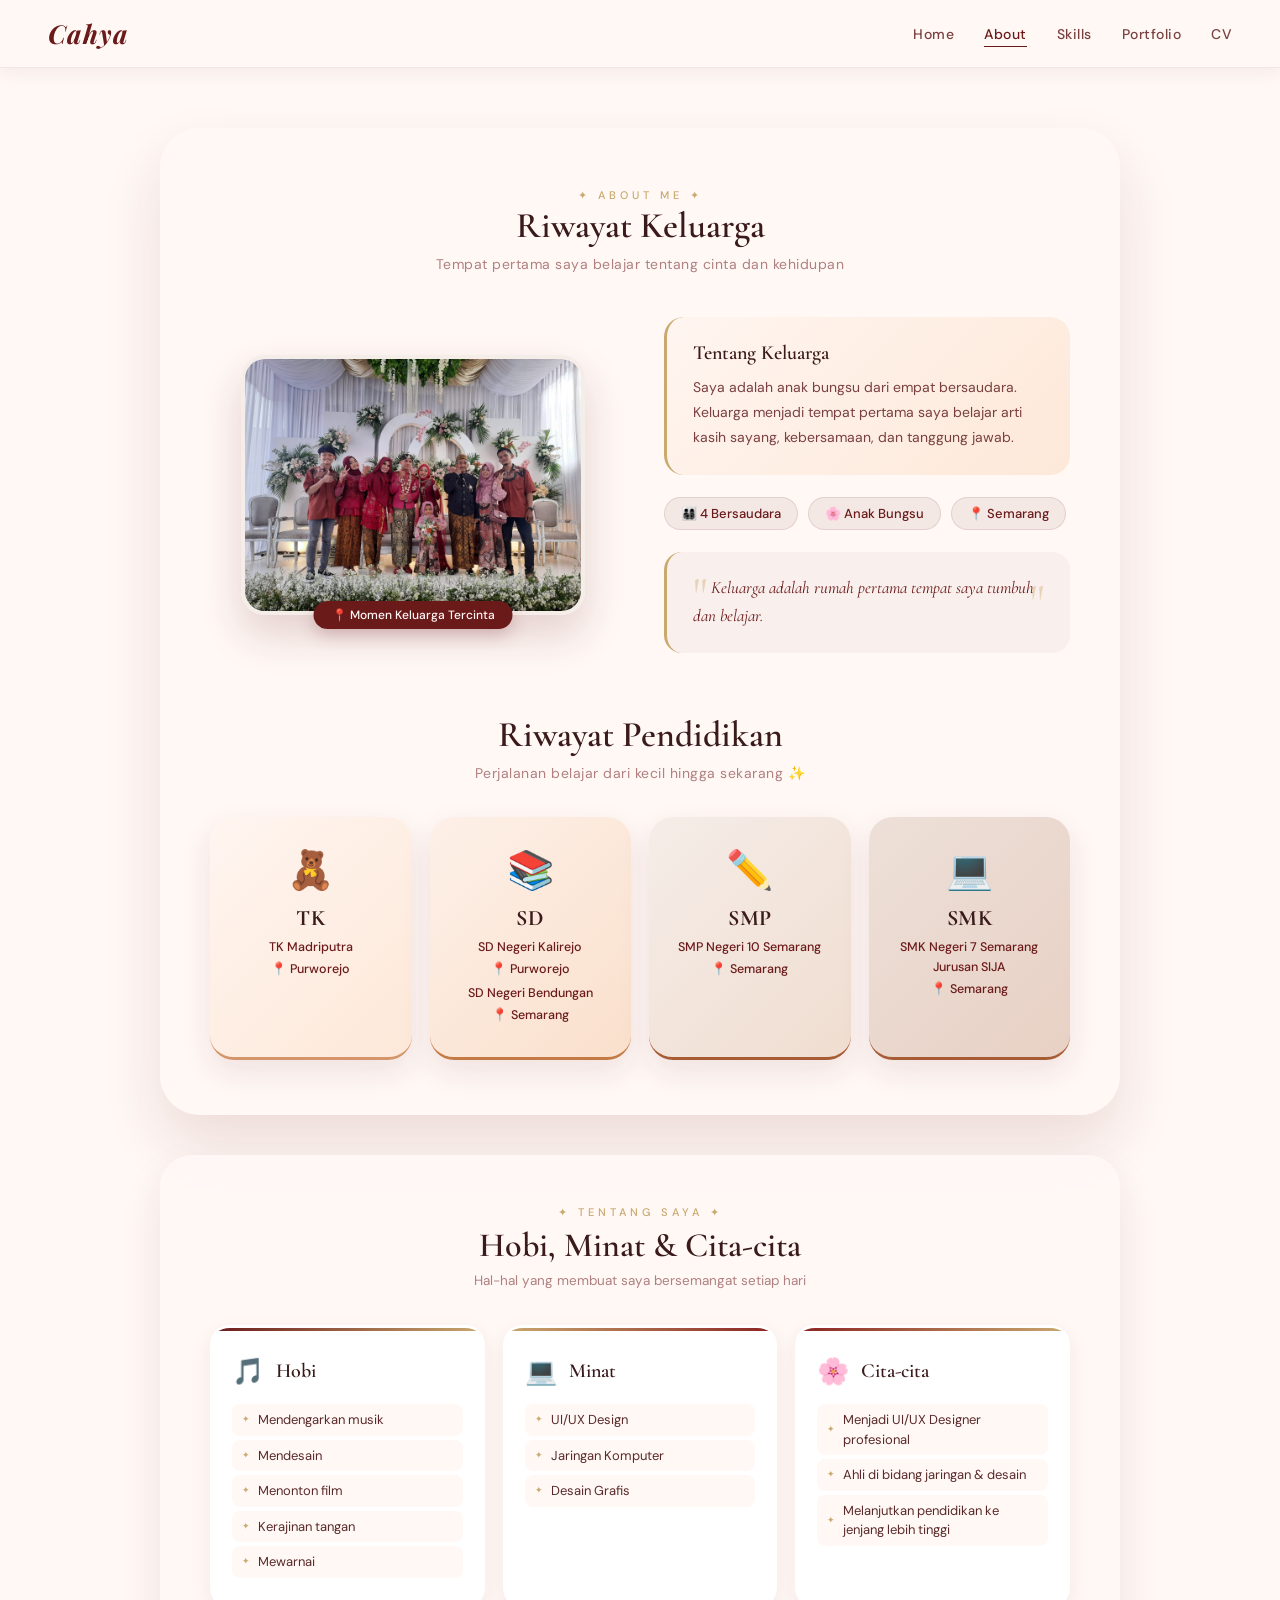
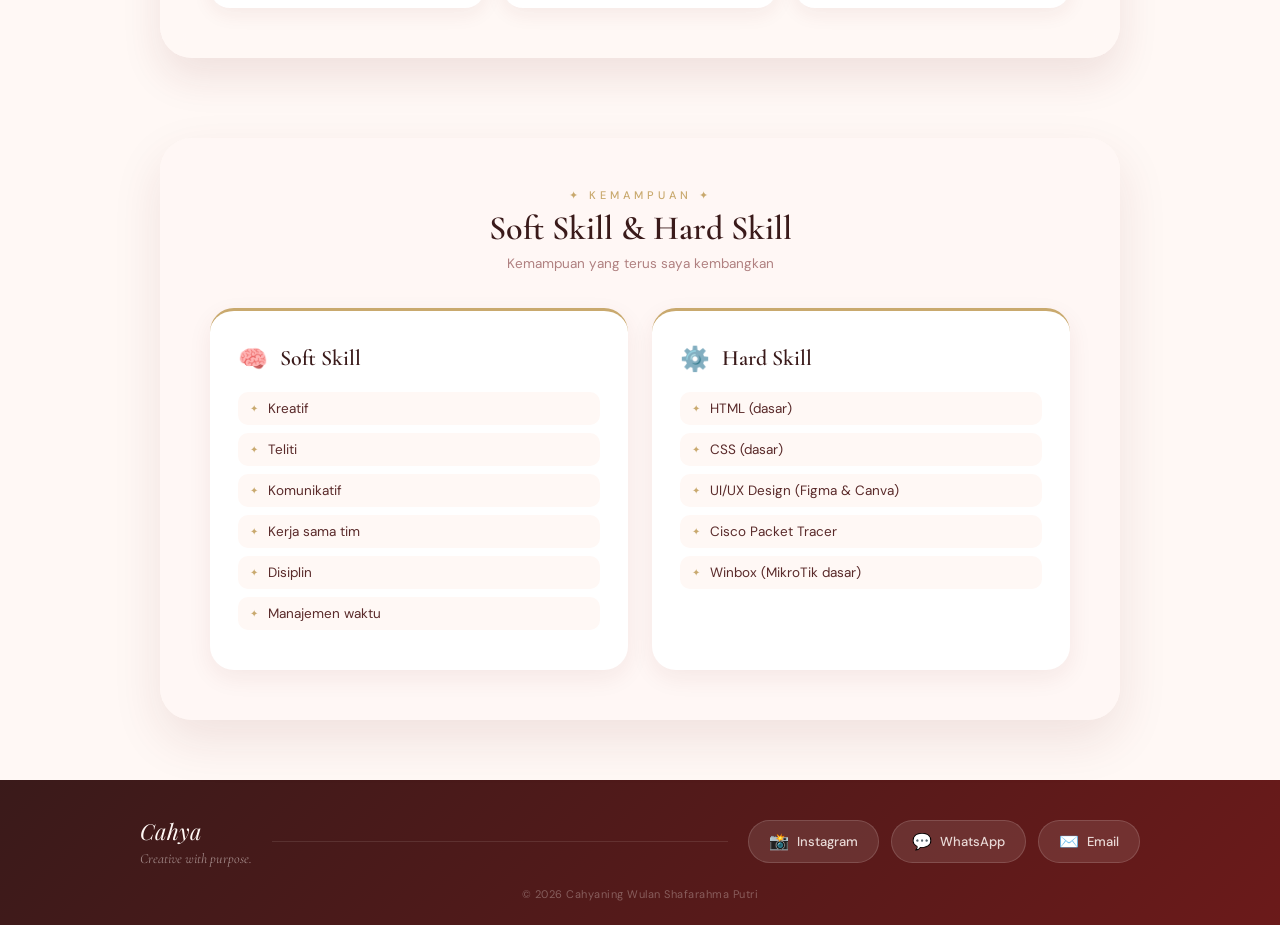
==== commit 9bf3e20e: "Add files via upload" ====
--- a/about.html
+++ b/about.html
@@ -39,7 +39,7 @@
       <!-- KIRI: FOTO -->
       <div class="family-left">
         <div class="family-img-frame">
-          <img src="img/kl1.jpeg" alt="Foto Keluarga" class="family-img">
+          <img src="kl1.jpeg" alt="Foto Keluarga" class="family-img">
           <div class="family-img-label">📍 Momen Keluarga Tercinta</div>
         </div>
       </div>
